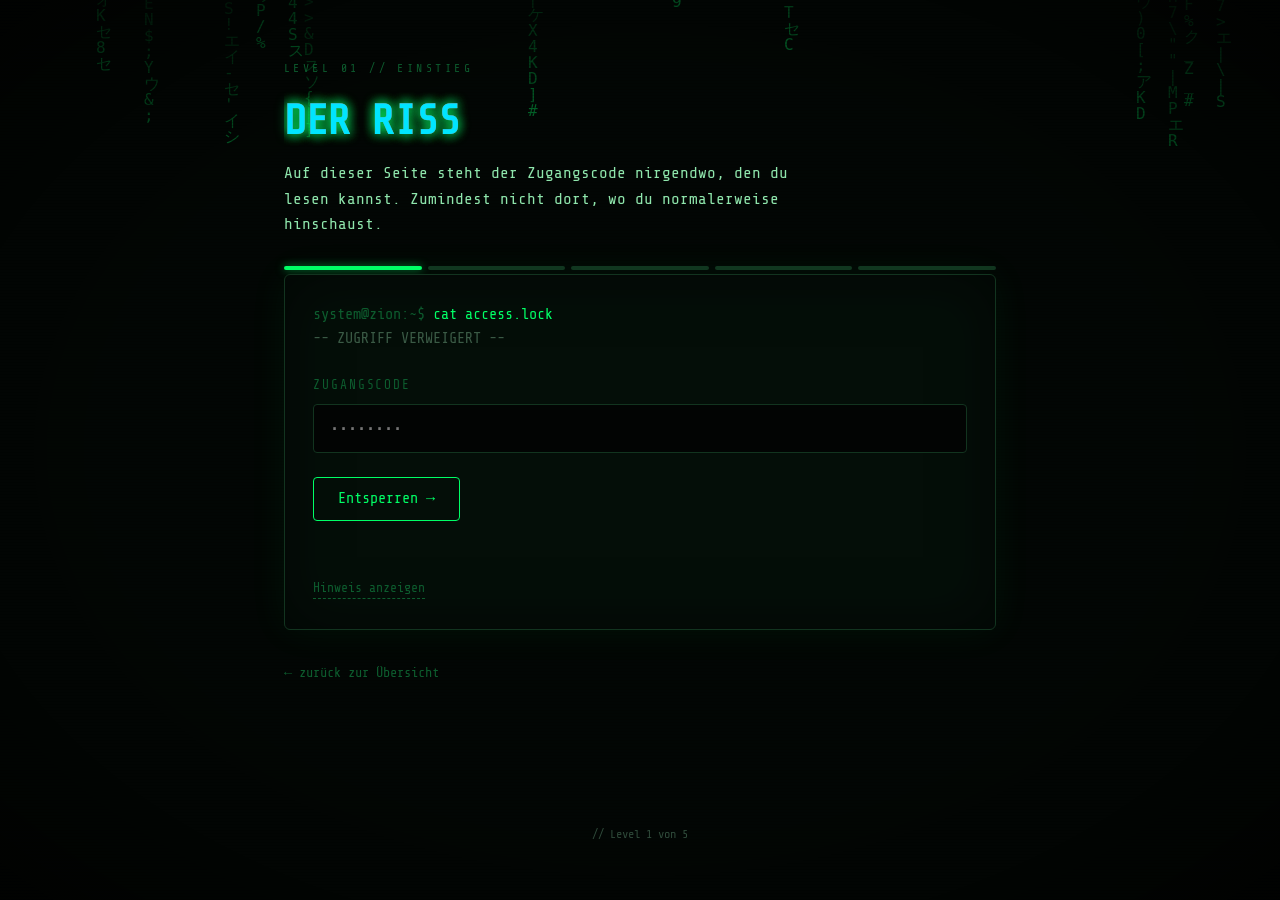
==== level1/index.html @ f6611f87 "Rätsel-Website: 5-stufiges Hacking-Puzzle über den Quellcode Matrix/Terminal-Theme mit Glitch-Titeln" ====
<!DOCTYPE html>
<html lang="de">
<head>
<meta charset="UTF-8">
<meta name="viewport" content="width=device-width, initial-scale=1.0">
<meta name="robots" content="noindex, nofollow">
<title>Level 01 // Der Riss</title>
<link rel="preconnect" href="https://fonts.googleapis.com">
<link rel="preconnect" href="https://fonts.gstatic.com" crossorigin>
<link href="https://fonts.googleapis.com/css2?family=Share+Tech+Mono&display=swap" rel="stylesheet">
<link rel="stylesheet" href="../style.css">
</head>
<body>

<canvas id="matrixRain"></canvas>

<div class="wrap">
  <p class="eyebrow">LEVEL 01 // EINSTIEG</p>
  <h1 class="glitch" data-text="DER RISS">DER RISS</h1>
  <p class="lead">Auf dieser Seite steht der Zugangscode nirgendwo, den du lesen kannst. Zumindest nicht dort, wo du normalerweise hinschaust.</p>

  <div class="progress-track">
    <span class="filled"></span><span></span><span></span><span></span><span></span>
  </div>

  <!-- Zugangscode: TRINITY -->

  <div class="panel">
    <div class="terminal-line"><span class="prompt">system@zion:~$</span> cat access.lock</div>
    <div class="terminal-line" style="color:#3a5a45;">-- ZUGRIFF VERWEIGERT --</div>

    <div class="field">
      <label for="codeInput">Zugangscode</label>
      <input type="text" id="codeInput" autocomplete="off" placeholder="••••••••" spellcheck="false">
    </div>
    <button type="button" class="btn" id="submitBtn">Entsperren →</button>
    <p class="msg" id="msg"></p>

    <p class="hint-toggle" id="hintToggle">Hinweis anzeigen</p>
    <p class="hint-body" id="hintBody">Jede Website besteht aus mehr, als der Browser dir zeigt. Rechtsklick → „Seitenquelltext anzeigen" (oder Strg+U). Lies die Datei von oben bis unten. Nicht alles, was geschrieben steht, wird auch angezeigt.</p>
  </div>

  <a href="../" class="back-link">← zurück zur Übersicht</a>
</div>

<footer class="foot">// Level 1 von 5</footer>

<script src="../script.js"></script>
<script>
  const CODE = 'TRINITY';
  const input = document.getElementById('codeInput');
  const msg = document.getElementById('msg');

  document.getElementById('submitBtn').addEventListener('click', attempt);
  input.addEventListener('keydown', e => { if (e.key === 'Enter') attempt(); });

  function attempt() {
    checkCodeInput(input, CODE, () => {
      unlockLevel(2);
      setTimeout(() => { window.location.href = '../level2/'; }, 900);
    }, msg);
  }

  document.getElementById('hintToggle').addEventListener('click', () => {
    document.getElementById('hintBody').classList.toggle('open');
  });
</script>
</body>
</html>
---- style.css ----
* { box-sizing: border-box; margin: 0; padding: 0; }

:root {
  --bg: #040806;
  --bg-panel: #0a120e;
  --green: #00ff66;
  --green-dim: #0d5c2e;
  --green-glow: rgba(0, 255, 102, .55);
  --red: #ff3b3b;
  --border: #12341f;
  --font: 'Share Tech Mono', 'Courier New', monospace;
}

html, body {
  height: 100%;
}

body {
  background: var(--bg);
  color: var(--green);
  font-family: var(--font);
  min-height: 100vh;
  position: relative;
  overflow-x: hidden;
  line-height: 1.6;
}

#matrixRain {
  position: fixed;
  inset: 0;
  z-index: 0;
  opacity: .35;
  pointer-events: none;
}

body::before {
  content: '';
  position: fixed;
  inset: 0;
  z-index: 1;
  pointer-events: none;
  background: repeating-linear-gradient(
    0deg,
    rgba(0, 0, 0, .18) 0px,
    rgba(0, 0, 0, .18) 1px,
    transparent 1px,
    transparent 3px
  );
}

body::after {
  content: '';
  position: fixed;
  inset: 0;
  z-index: 1;
  pointer-events: none;
  background: radial-gradient(ellipse at center, transparent 55%, rgba(0, 0, 0, .65) 100%);
}

.wrap {
  position: relative;
  z-index: 2;
  max-width: 760px;
  margin: 0 auto;
  padding: 60px 24px 100px;
}

a { color: var(--green); }

.eyebrow {
  text-transform: uppercase;
  letter-spacing: .3em;
  font-size: .72rem;
  color: var(--green-dim);
  margin-bottom: 10px;
}

h1 {
  font-size: clamp(1.8rem, 5vw, 2.6rem);
  text-shadow: 0 0 12px var(--green-glow);
  margin-bottom: 6px;
}

h1.glitch {
  position: relative;
}
.secret {
  color: #ff005c;
  text-shadow: 0 0 14px rgba(255, 0, 92, .75);
  animation: secretPulse 2.2s ease-in-out infinite;
}
@keyframes secretPulse {
  0%, 100% { opacity: 1; }
  50% { opacity: .55; }
}
h1.glitch::before,
h1.glitch::after {
  content: attr(data-text);
  position: absolute;
  top: 0; left: 0;
  width: 100%;
  overflow: hidden;
  clip-path: inset(0 0 0 0);
}
h1.glitch::before {
  color: #ff005c;
  animation: glitchTop 3.5s infinite linear alternate-reverse;
}
h1.glitch::after {
  color: #00e5ff;
  animation: glitchBottom 2.7s infinite linear alternate-reverse;
}
@keyframes glitchTop {
  0%   { clip-path: inset(0 0 85% 0); transform: translate(-1px, -1px); }
  20%  { clip-path: inset(10% 0 60% 0); transform: translate(1px, 0); }
  40%  { clip-path: inset(40% 0 40% 0); transform: translate(-1px, 1px); }
  60%  { clip-path: inset(70% 0 5% 0); transform: translate(1px, 1px); }
  80%  { clip-path: inset(20% 0 65% 0); transform: translate(-1px, 0); }
  100% { clip-path: inset(55% 0 20% 0); transform: translate(1px, -1px); }
}
@keyframes glitchBottom {
  0%   { clip-path: inset(85% 0 0 0); transform: translate(1px, 1px); }
  20%  { clip-path: inset(50% 0 20% 0); transform: translate(-1px, 0); }
  40%  { clip-path: inset(15% 0 55% 0); transform: translate(1px, -1px); }
  60%  { clip-path: inset(5% 0 80% 0); transform: translate(-1px, -1px); }
  80%  { clip-path: inset(60% 0 15% 0); transform: translate(1px, 0); }
  100% { clip-path: inset(30% 0 45% 0); transform: translate(-1px, 1px); }
}

p.lead {
  color: #8fe6ac;
  max-width: 58ch;
  margin-bottom: 28px;
}

.cursor::after {
  content: '\2588';
  animation: blink 1s steps(1) infinite;
  margin-left: 2px;
}
@keyframes blink { 50% { opacity: 0; } }

.panel {
  background: rgba(6, 16, 10, .82);
  border: 1px solid var(--border);
  border-radius: 6px;
  padding: 28px;
  box-shadow: 0 0 40px rgba(0, 255, 102, .06), inset 0 0 60px rgba(0, 0, 0, .5);
  backdrop-filter: blur(2px);
}
.panel + .panel { margin-top: 20px; }

.terminal-line {
  font-size: .95rem;
  white-space: pre-wrap;
  word-break: break-word;
}
.terminal-line .prompt { color: var(--green-dim); }

.boot-log {
  font-size: .85rem;
  color: #6fbf8a;
  margin-bottom: 24px;
  min-height: 1.4em;
}

.level-list {
  list-style: none;
  display: flex;
  flex-direction: column;
  gap: 12px;
  margin-top: 24px;
}
.level-row {
  display: flex;
  align-items: center;
  justify-content: space-between;
  gap: 16px;
  padding: 16px 20px;
  border: 1px solid var(--border);
  border-radius: 6px;
  text-decoration: none;
  color: var(--green);
  background: rgba(0, 255, 102, .03);
  transition: border-color .2s ease, background .2s ease, transform .2s ease;
}
.level-row:hover:not(.locked) {
  border-color: var(--green);
  background: rgba(0, 255, 102, .08);
  transform: translateX(4px);
}
.level-row.locked {
  color: #3a4a41;
  border-color: #1a221e;
  cursor: not-allowed;
  pointer-events: none;
}
.level-row.done { border-color: var(--green); }
.level-row .lvl-num {
  font-weight: bold;
  min-width: 34px;
}
.level-row .lvl-name { flex: 1; }
.level-row .lvl-status { font-size: .8rem; letter-spacing: .05em; }

.field {
  margin: 24px 0;
}
.field label {
  display: block;
  font-size: .8rem;
  color: var(--green-dim);
  text-transform: uppercase;
  letter-spacing: .15em;
  margin-bottom: 8px;
}
.field input[type="text"],
.field input[type="password"] {
  width: 100%;
  background: #020403;
  border: 1px solid var(--border);
  color: var(--green);
  font-family: var(--font);
  font-size: 1.05rem;
  padding: 14px 16px;
  border-radius: 4px;
  outline: none;
  transition: border-color .2s ease, box-shadow .2s ease;
}
.field input:focus {
  border-color: var(--green);
  box-shadow: 0 0 16px rgba(0, 255, 102, .35);
}

.btn {
  display: inline-flex;
  align-items: center;
  gap: 8px;
  background: transparent;
  border: 1px solid var(--green);
  color: var(--green);
  font-family: var(--font);
  font-size: .95rem;
  padding: 12px 24px;
  border-radius: 4px;
  cursor: pointer;
  text-decoration: none;
  transition: background .2s ease, color .2s ease, box-shadow .2s ease;
}
.btn:hover {
  background: var(--green);
  color: #04120a;
  box-shadow: 0 0 22px var(--green-glow);
}
.btn:disabled {
  opacity: .3;
  cursor: not-allowed;
  pointer-events: none;
}

.msg { margin-top: 16px; font-size: .9rem; min-height: 1.4em; }
.msg.error { color: var(--red); }
.msg.ok { color: var(--green); text-shadow: 0 0 10px var(--green-glow); }

.shake { animation: shake .35s ease; }
@keyframes shake {
  0%, 100% { transform: translateX(0); }
  20% { transform: translateX(-8px); }
  40% { transform: translateX(8px); }
  60% { transform: translateX(-5px); }
  80% { transform: translateX(5px); }
}

.hint-toggle {
  margin-top: 20px;
  font-size: .82rem;
  color: var(--green-dim);
  cursor: pointer;
  user-select: none;
  border-bottom: 1px dashed var(--green-dim);
  display: inline-block;
}
.hint-body {
  margin-top: 10px;
  font-size: .85rem;
  color: #8fe6ac;
  display: none;
}
.hint-body.open { display: block; }

.back-link {
  display: inline-block;
  margin-top: 32px;
  font-size: .85rem;
  color: var(--green-dim);
  text-decoration: none;
}
.back-link:hover { color: var(--green); }

.ghost {
  color: var(--bg);
  user-select: all;
}

.progress-track {
  display: flex;
  gap: 6px;
  margin: 18px 0 4px;
}
.progress-track span {
  height: 4px;
  flex: 1;
  background: var(--border);
  border-radius: 2px;
}
.progress-track span.filled { background: var(--green); box-shadow: 0 0 8px var(--green-glow); }

footer.foot {
  position: relative;
  z-index: 2;
  text-align: center;
  font-size: .75rem;
  color: #2f4a3a;
  padding: 40px 0;
}

@media (max-width: 560px) {
  .wrap { padding: 40px 16px 80px; }
  .panel { padding: 20px; }
  .level-row { padding: 14px; }
}
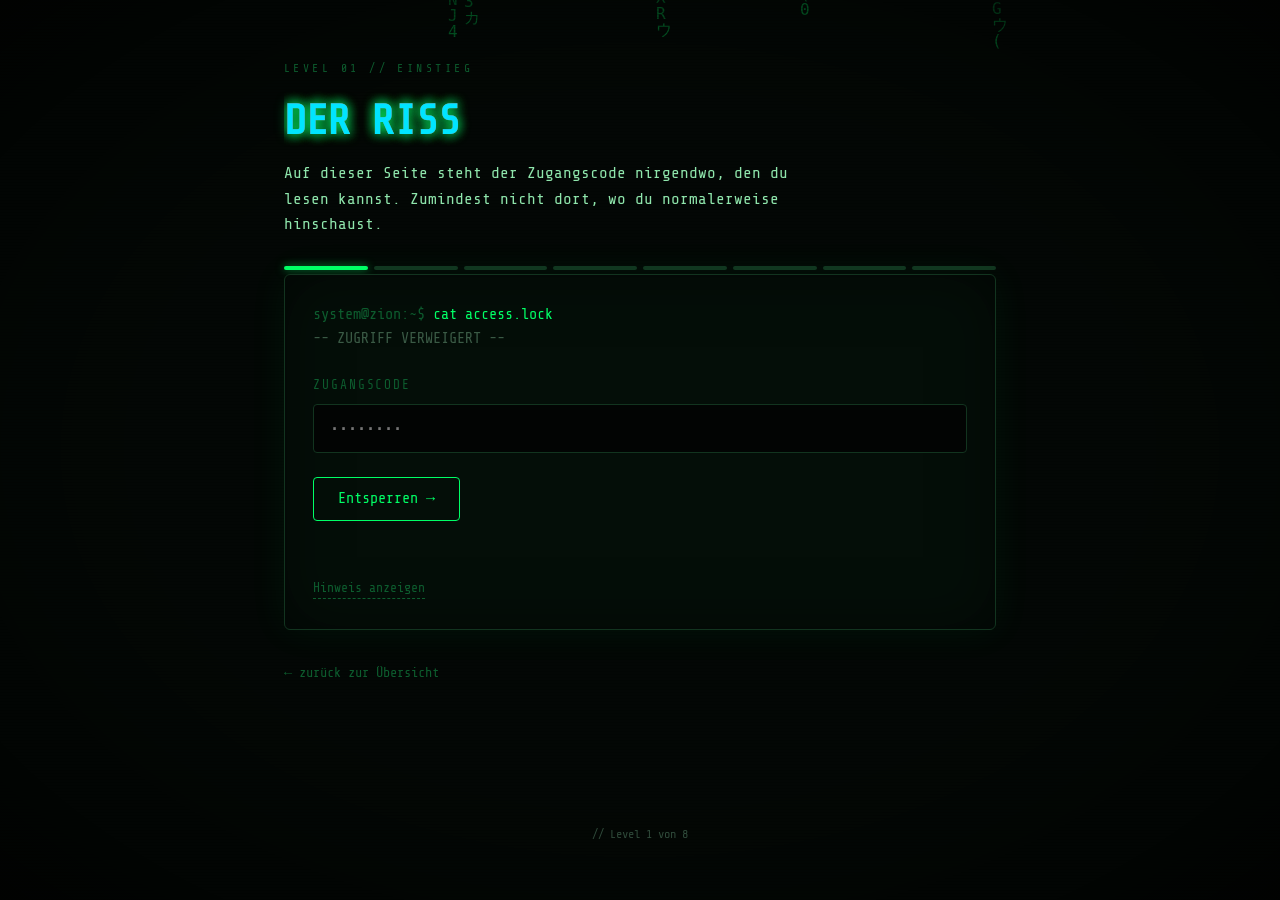
==== commit 98973573: "Kapitel 2: Dateien statt Quellcode + Matrix-Regen deutlich langsamer Drei neue Level (06-08), Zugang" ====
--- a/level1/index.html
+++ b/level1/index.html
@@ -20,7 +20,7 @@
   <p class="lead">Auf dieser Seite steht der Zugangscode nirgendwo, den du lesen kannst. Zumindest nicht dort, wo du normalerweise hinschaust.</p>
 
   <div class="progress-track">
-    <span class="filled"></span><span></span><span></span><span></span><span></span>
+    <span class="filled"></span><span></span><span></span><span></span><span></span><span></span><span></span><span></span>
   </div>
 
   <!-- Zugangscode: TRINITY -->
@@ -43,7 +43,7 @@
   <a href="../" class="back-link">← zurück zur Übersicht</a>
 </div>
 
-<footer class="foot">// Level 1 von 5</footer>
+<footer class="foot">// Level 1 von 8</footer>
 
 <script src="../script.js"></script>
 <script>
